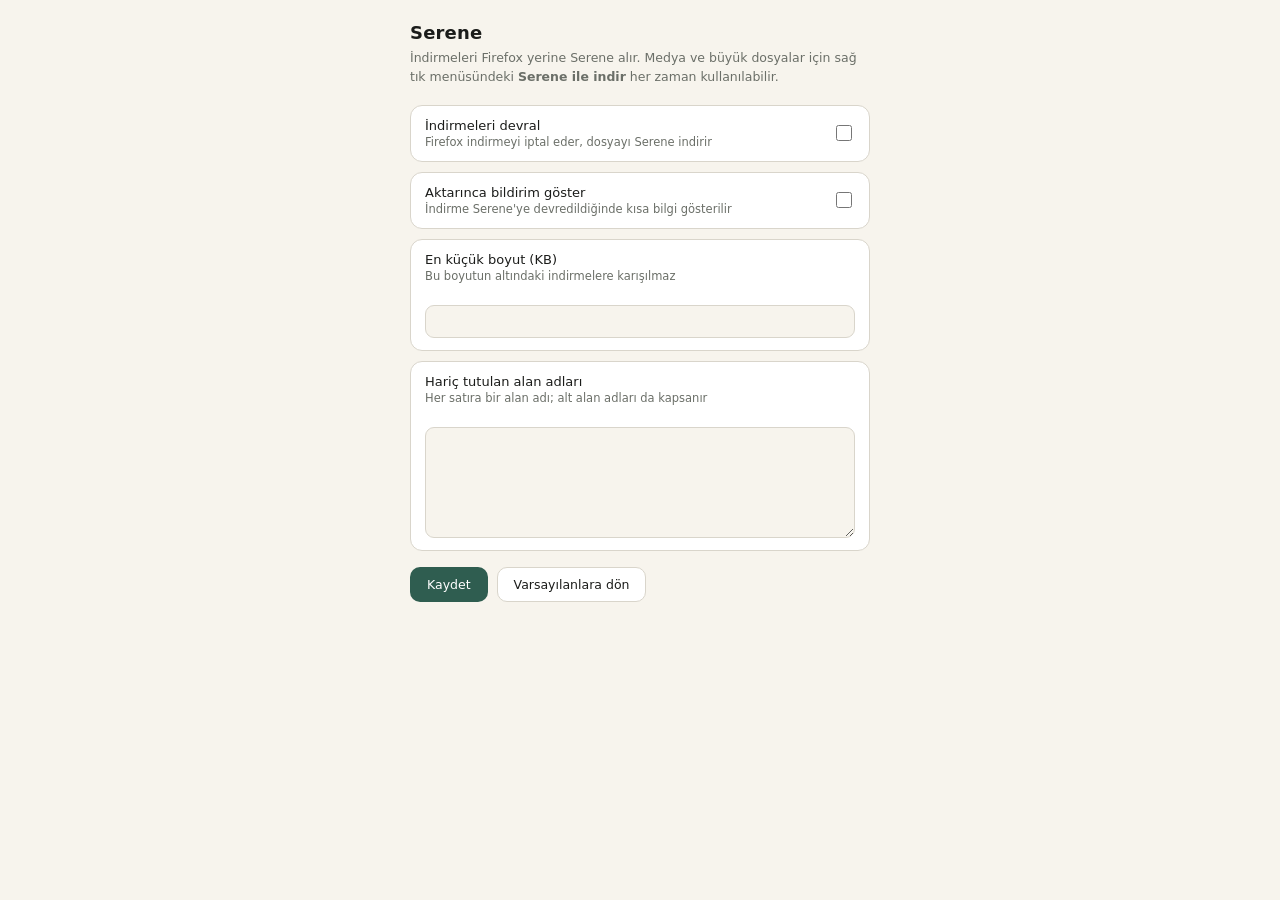
==== extension/options.html @ 545e2c84 "Firefox/Zen extension: download takeover, media sniffing and capture" ====
<!DOCTYPE html>
<html lang="tr">
  <head>
    <meta charset="utf-8" />
    <title>Serene ayarları</title>
    <link rel="stylesheet" href="options.css" />
  </head>
  <body>
    <main>
      <h1>Serene</h1>
      <p class="lead">
        İndirmeleri Firefox yerine Serene alır. Medya ve büyük dosyalar için sağ tık
        menüsündeki <strong>Serene ile indir</strong> her zaman kullanılabilir.
      </p>

      <label class="row">
        <span class="row__text">
          <span class="row__title">İndirmeleri devral</span>
          <span class="row__hint">Firefox indirmeyi iptal eder, dosyayı Serene indirir</span>
        </span>
        <input id="takeover" type="checkbox" />
      </label>

      <label class="row">
        <span class="row__text">
          <span class="row__title">Aktarınca bildirim göster</span>
          <span class="row__hint">İndirme Serene'ye devredildiğinde kısa bilgi gösterilir</span>
        </span>
        <input id="notify" type="checkbox" />
      </label>

      <label class="row row--stacked">
        <span class="row__text">
          <span class="row__title">En küçük boyut (KB)</span>
          <span class="row__hint">Bu boyutun altındaki indirmelere karışılmaz</span>
        </span>
        <input id="min-size" type="number" min="0" max="102400" step="64" />
      </label>

      <label class="row row--stacked">
        <span class="row__text">
          <span class="row__title">Hariç tutulan alan adları</span>
          <span class="row__hint">Her satıra bir alan adı; alt alan adları da kapsanır</span>
        </span>
        <textarea id="excluded" rows="5" spellcheck="false"></textarea>
      </label>

      <footer>
        <button id="save" type="button" class="primary">Kaydet</button>
        <button id="reset" type="button" class="ghost">Varsayılanlara dön</button>
        <span id="status" class="status"></span>
      </footer>
    </main>

    <script src="options.js"></script>
  </body>
</html>
---- extension/options.css ----
:root {
  --bg: #f7f4ed;
  --surface: #ffffff;
  --on-surface: #1b1c1a;
  --secondary: #6b6f68;
  --primary: #2f5d50;
  --outline: #d9d5cb;
}

* {
  box-sizing: border-box;
}

body {
  margin: 0;
  padding: 22px;
  font-family: "Segoe UI", system-ui, sans-serif;
  font-size: 13.5px;
  color: var(--on-surface);
  background: var(--bg);
}

main {
  max-width: 460px;
  margin: 0 auto;
}

h1 {
  margin: 0 0 6px;
  font-size: 18px;
  letter-spacing: 0.01em;
}

.lead {
  margin: 0 0 18px;
  color: var(--secondary);
  font-size: 12.5px;
  line-height: 1.5;
}

.row {
  display: flex;
  align-items: center;
  justify-content: space-between;
  gap: 14px;
  background: var(--surface);
  border: 1px solid var(--outline);
  border-radius: 12px;
  padding: 12px 14px;
  margin-bottom: 10px;
}

.row--stacked {
  flex-direction: column;
  align-items: stretch;
}

.row__text {
  display: flex;
  flex-direction: column;
  gap: 2px;
}

.row__title {
  font-weight: 500;
  font-size: 13px;
}

.row__hint {
  font-size: 11.5px;
  color: var(--secondary);
}

input[type="checkbox"] {
  width: 16px;
  height: 16px;
  accent-color: var(--primary);
  cursor: pointer;
  flex-shrink: 0;
}

input[type="number"],
textarea {
  font-family: inherit;
  font-size: 12.5px;
  padding: 8px 10px;
  border: 1px solid var(--outline);
  border-radius: 9px;
  background: var(--bg);
  color: var(--on-surface);
  width: 100%;
  margin-top: 8px;
}

textarea {
  resize: vertical;
  line-height: 1.5;
}

footer {
  display: flex;
  align-items: center;
  gap: 9px;
  margin-top: 16px;
}

button {
  padding: 9px 16px;
  border-radius: 10px;
  font-size: 12.5px;
  font-weight: 500;
  font-family: inherit;
  cursor: pointer;
  border: 1px solid transparent;
}

button.primary {
  background: var(--primary);
  color: #fff;
}

button.ghost {
  background: var(--surface);
  border-color: var(--outline);
  color: var(--on-surface);
}

.status {
  font-size: 12px;
  color: var(--primary);
}
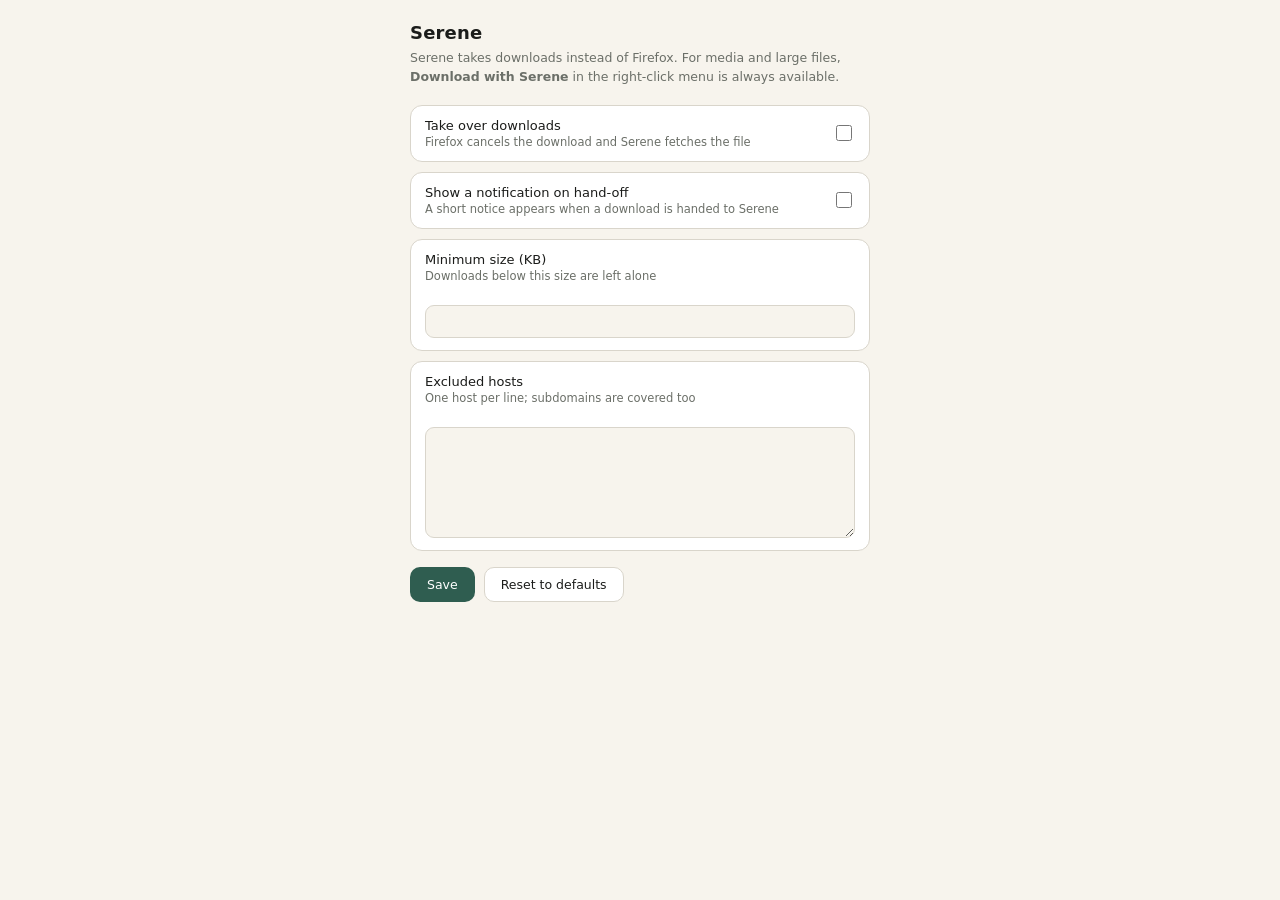
==== commit dcc0d432: "extension: i18n catalog, English name and version 1.0.0 All user-visible strings move to _locales (e" ====
--- a/extension/options.html
+++ b/extension/options.html
@@ -1,57 +1,59 @@
 <!DOCTYPE html>
-<html lang="tr">
+<html lang="en">
   <head>
     <meta charset="utf-8" />
-    <title>Serene ayarları</title>
+    <title data-i18n="optionsTitle">Serene settings</title>
     <link rel="stylesheet" href="options.css" />
   </head>
   <body>
     <main>
       <h1>Serene</h1>
-      <p class="lead">
-        İndirmeleri Firefox yerine Serene alır. Medya ve büyük dosyalar için sağ tık
-        menüsündeki <strong>Serene ile indir</strong> her zaman kullanılabilir.
+      <p class="lead" data-i18n-html="optionsLead">
+        Serene takes downloads instead of Firefox. For media and large files,
+        <strong>Download with Serene</strong> in the right-click menu is always
+        available.
       </p>
 
       <label class="row">
         <span class="row__text">
-          <span class="row__title">İndirmeleri devral</span>
-          <span class="row__hint">Firefox indirmeyi iptal eder, dosyayı Serene indirir</span>
+          <span class="row__title" data-i18n="optionsTakeoverTitle">Take over downloads</span>
+          <span class="row__hint" data-i18n="optionsTakeoverHint">Firefox cancels the download and Serene fetches the file</span>
         </span>
         <input id="takeover" type="checkbox" />
       </label>
 
       <label class="row">
         <span class="row__text">
-          <span class="row__title">Aktarınca bildirim göster</span>
-          <span class="row__hint">İndirme Serene'ye devredildiğinde kısa bilgi gösterilir</span>
+          <span class="row__title" data-i18n="optionsNotifyTitle">Show a notification on hand-off</span>
+          <span class="row__hint" data-i18n="optionsNotifyHint">A short notice appears when a download is handed to Serene</span>
         </span>
         <input id="notify" type="checkbox" />
       </label>
 
       <label class="row row--stacked">
         <span class="row__text">
-          <span class="row__title">En küçük boyut (KB)</span>
-          <span class="row__hint">Bu boyutun altındaki indirmelere karışılmaz</span>
+          <span class="row__title" data-i18n="optionsMinSizeTitle">Minimum size (KB)</span>
+          <span class="row__hint" data-i18n="optionsMinSizeHint">Downloads below this size are left alone</span>
         </span>
         <input id="min-size" type="number" min="0" max="102400" step="64" />
       </label>
 
       <label class="row row--stacked">
         <span class="row__text">
-          <span class="row__title">Hariç tutulan alan adları</span>
-          <span class="row__hint">Her satıra bir alan adı; alt alan adları da kapsanır</span>
+          <span class="row__title" data-i18n="optionsExcludedTitle">Excluded hosts</span>
+          <span class="row__hint" data-i18n="optionsExcludedHint">One host per line; subdomains are covered too</span>
         </span>
         <textarea id="excluded" rows="5" spellcheck="false"></textarea>
       </label>
 
       <footer>
-        <button id="save" type="button" class="primary">Kaydet</button>
-        <button id="reset" type="button" class="ghost">Varsayılanlara dön</button>
+        <button id="save" type="button" class="primary" data-i18n="optionsSave">Save</button>
+        <button id="reset" type="button" class="ghost" data-i18n="optionsReset">Reset to defaults</button>
         <span id="status" class="status"></span>
       </footer>
     </main>
 
+    <script src="i18n.js"></script>
     <script src="options.js"></script>
   </body>
 </html>
